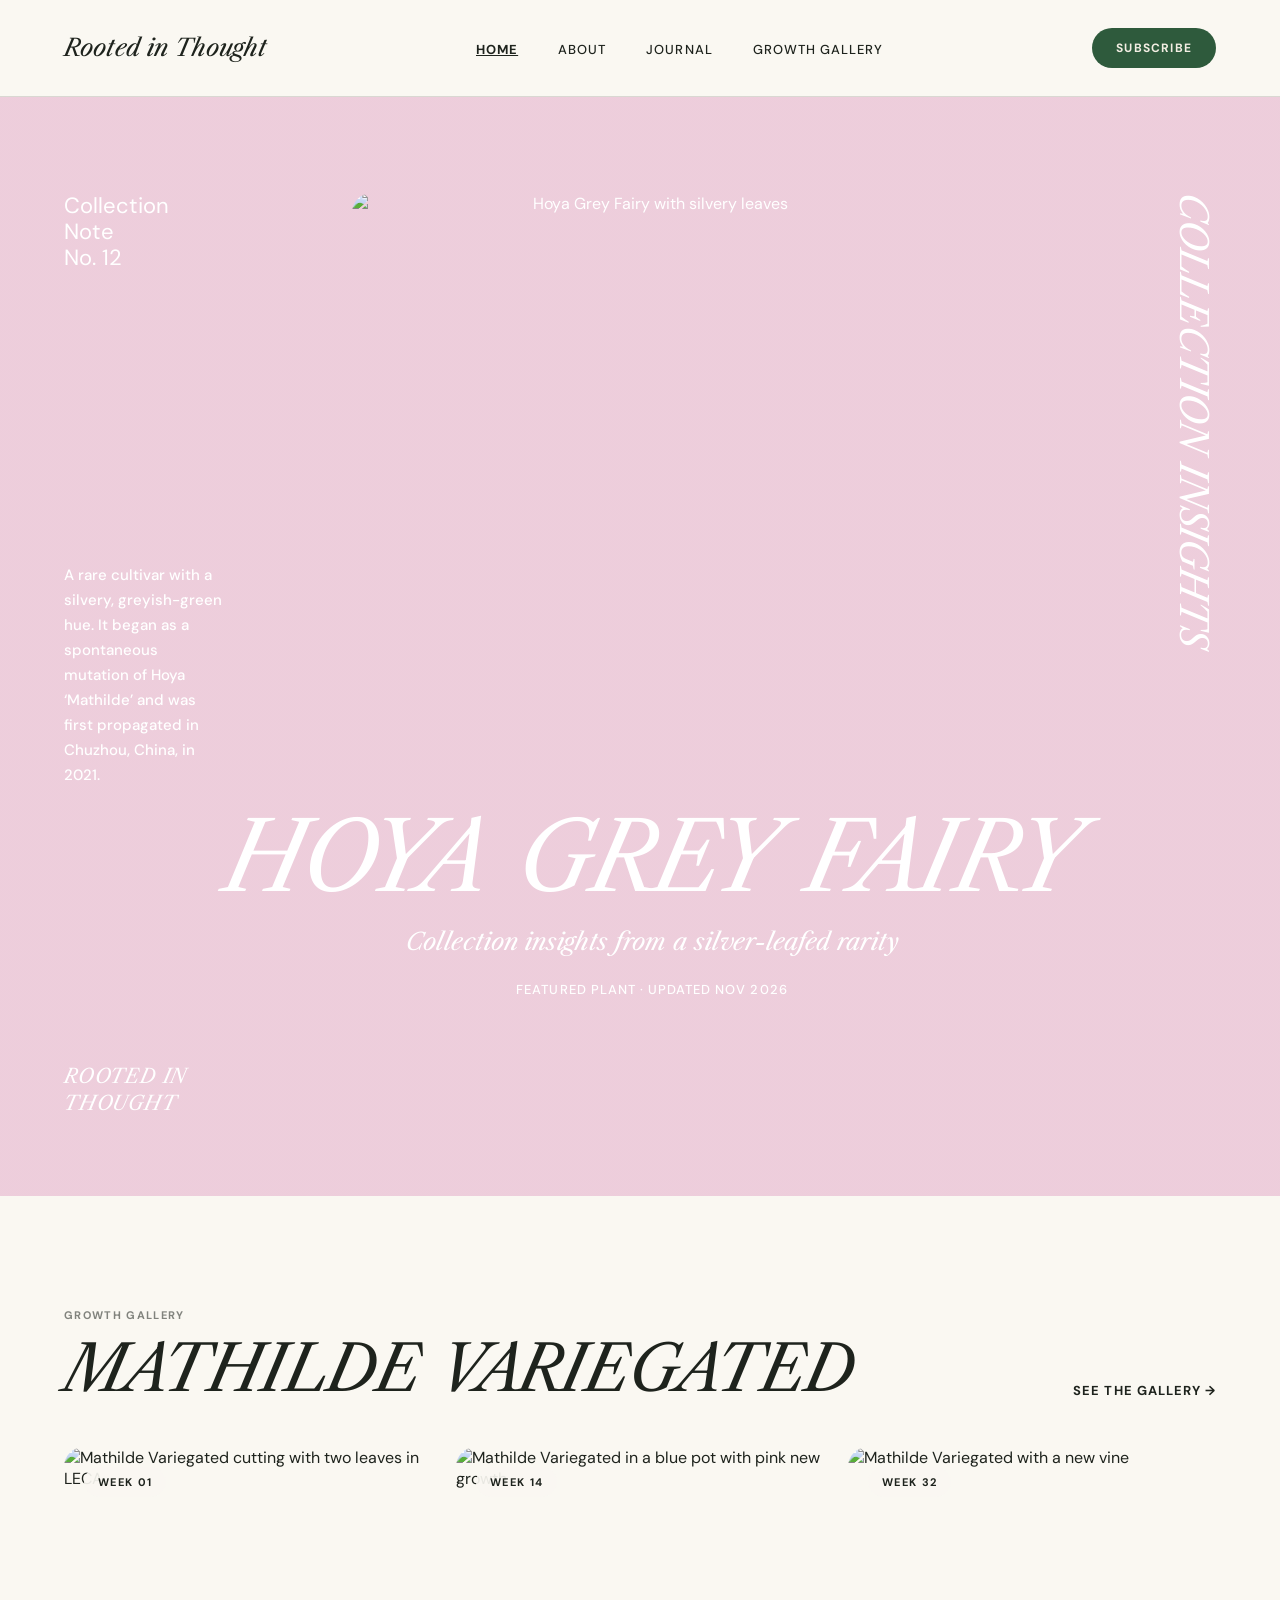
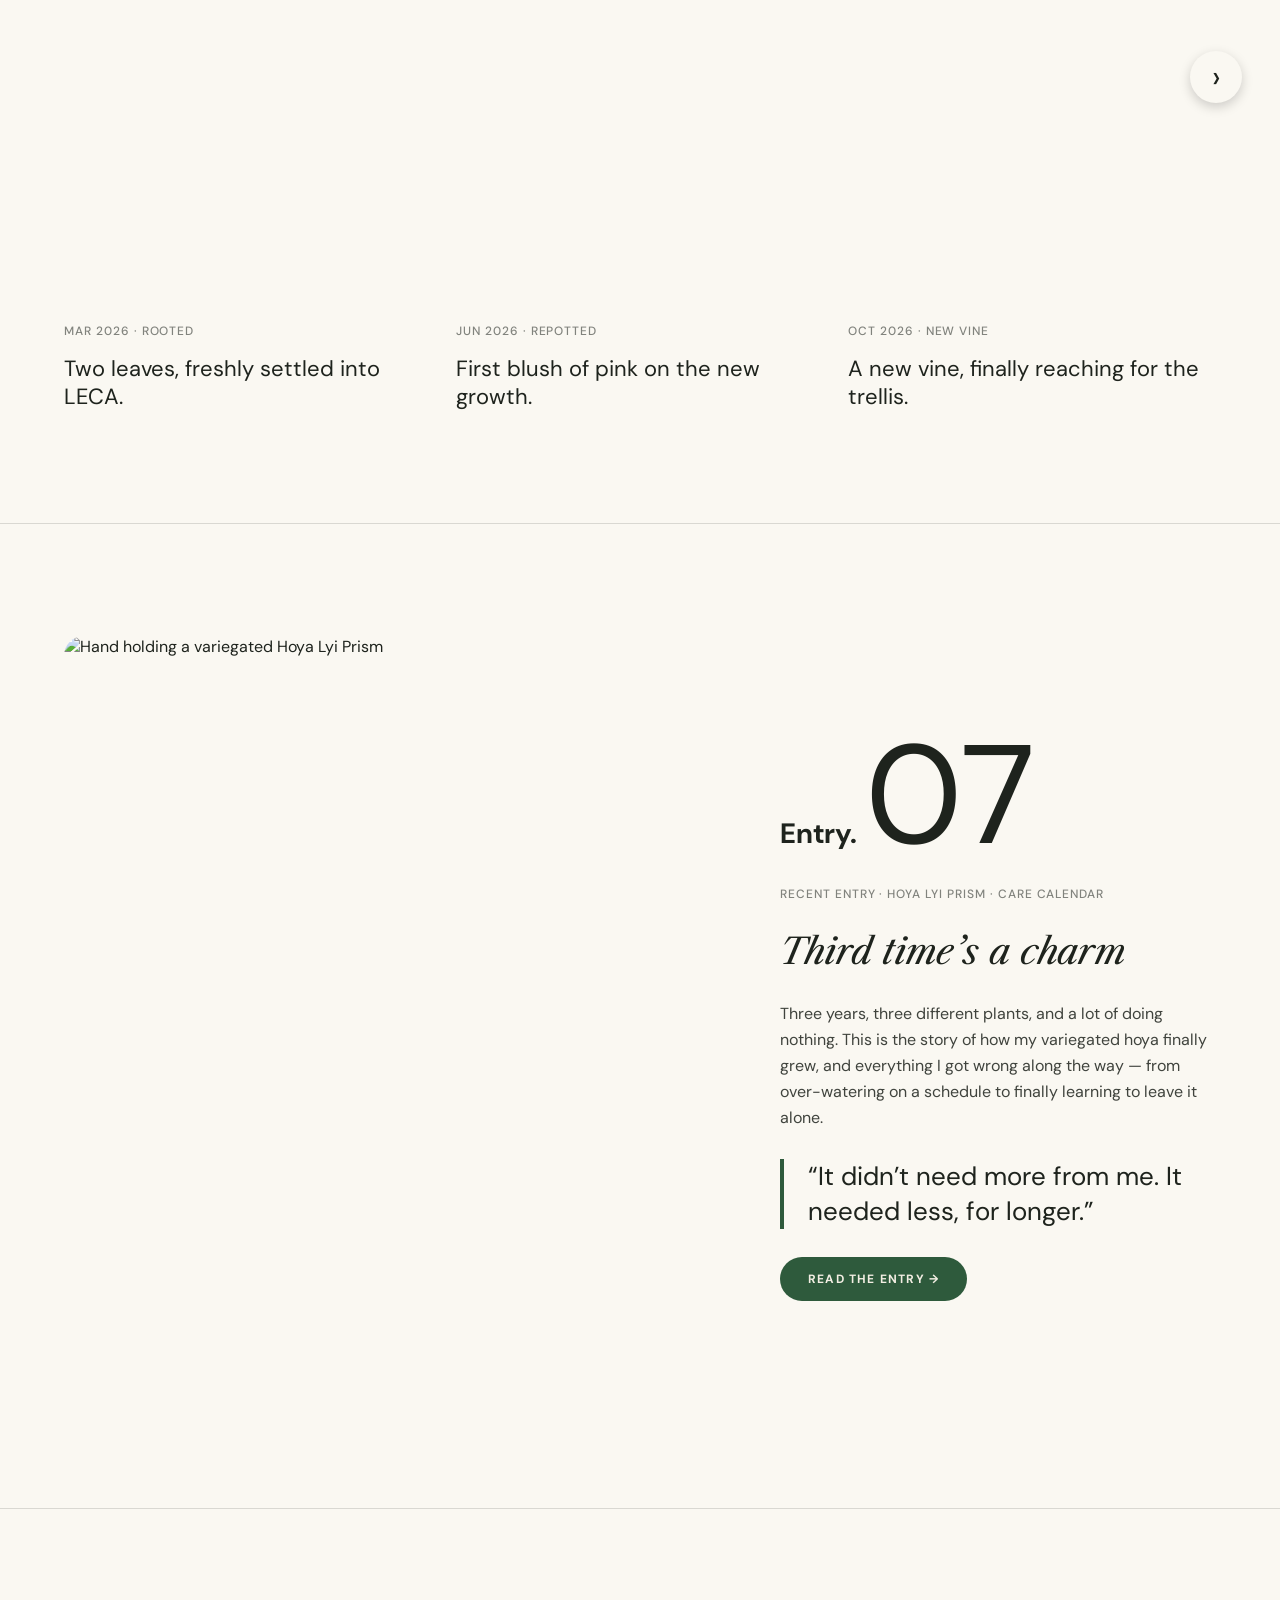
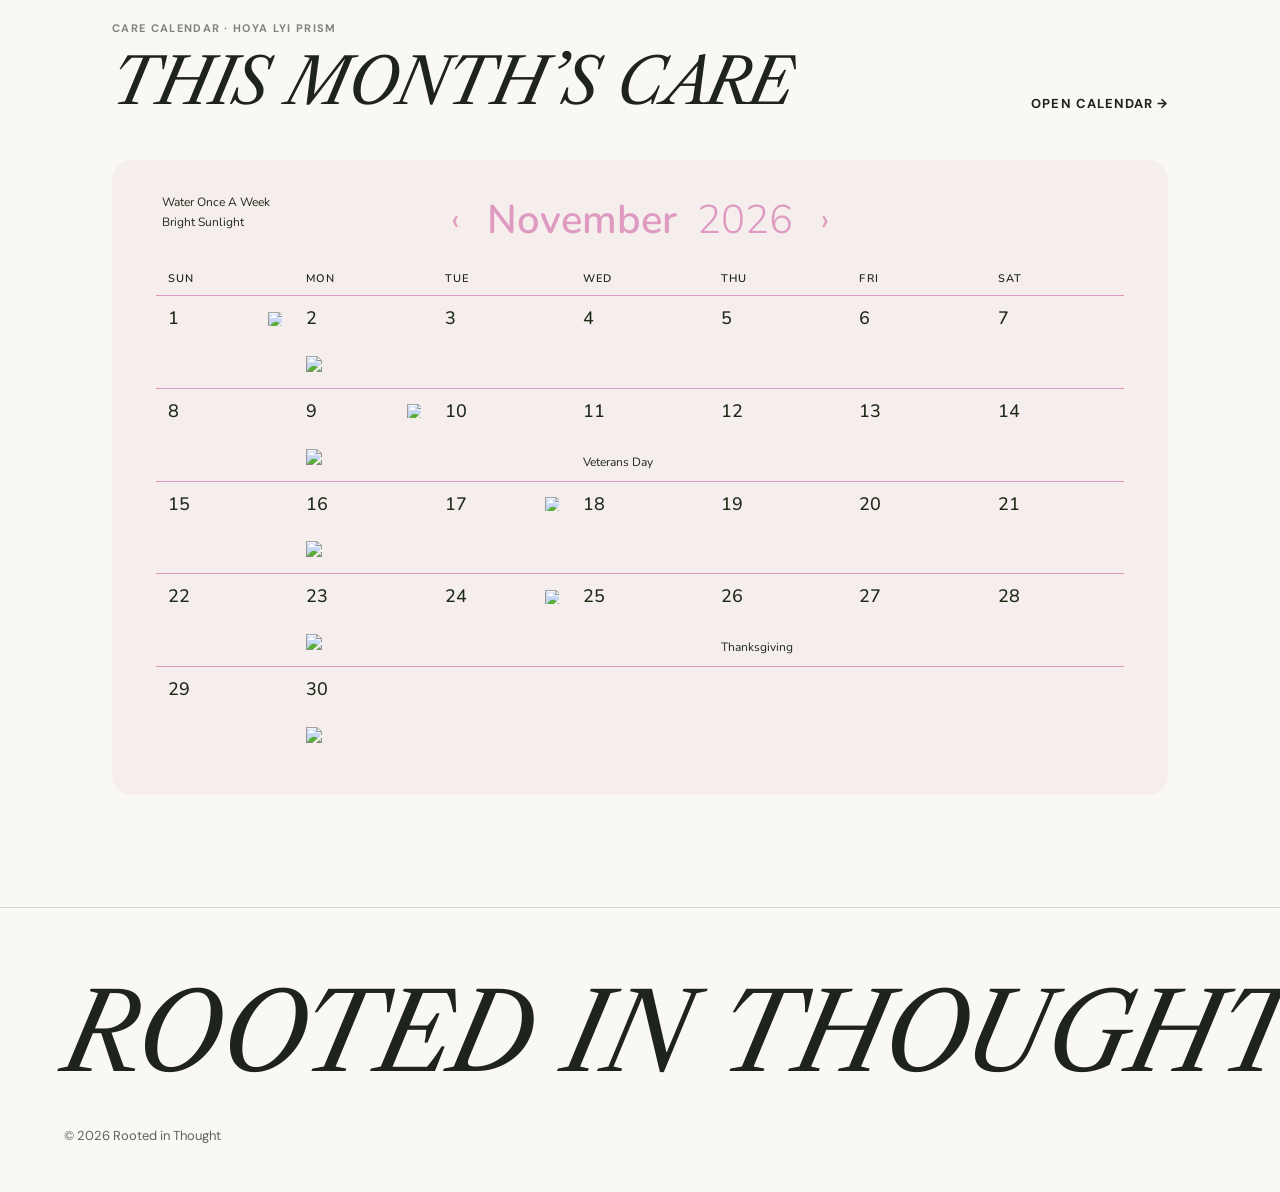
==== index.html @ 4eddad04 "home" ====
<!DOCTYPE html>
<html lang="en">
<head>
  <meta charset="UTF-8">
  <meta name="viewport" content="width=device-width, initial-scale=1.0">
  <title>Rooted in Thought</title>

  <link rel="preconnect" href="https://fonts.googleapis.com">
  <link rel="preconnect" href="https://fonts.gstatic.com" crossorigin>
  <link href="https://fonts.googleapis.com/css2?family=DM+Sans:wght@400;500;700&family=Libre+Caslon+Text:ital@0;1&family=Nunito:wght@300;500;600&display=swap" rel="stylesheet">

  <link rel="stylesheet" href="styles.css">
</head>
<body>

  <!-- ===== SITE HEADER ===== -->
  <header class="site-header">
    <a class="logo" href="index.html">Rooted in Thought</a>

    <nav>
      <ul class="nav-links">
        <li><a class="current" href="index.html">Home</a></li>
        <li><a href="about.html">About</a></li>
        <li><a href="journal.html">Journal</a></li>
        <li><a href="growth-gallery.html">Growth Gallery</a></li>
      </ul>
    </nav>

    <a class="button" href="#">Subscribe</a>
  </header>


  <main>

    <!-- ===== HERO ===== -->
    <section class="hero">

      <div class="hero-left">
        <p class="hero-note">Collection Note<br>No. 12</p>
        <p class="hero-description">A rare cultivar with a silvery, greyish-green hue. It began as a spontaneous mutation of Hoya ‘Mathilde’ and was first propagated in Chuzhou, China, in 2021.</p>
        <p class="hero-signature">Rooted in thought</p>
      </div>

      <div class="hero-center">
        <img class="hero-photo" src="images/hero-photo.jpg" alt="Hoya Grey Fairy with silvery leaves">
        <h1 class="hero-title">Hoya Grey Fairy</h1>
        <p class="hero-subtitle">Collection insights from a silver-leafed rarity</p>
        <p class="hero-meta">Featured plant · Updated Nov 2026</p>
      </div>

      <div class="hero-side">
        <p class="hero-side-text">Collection insights</p>
      </div>

    </section>


    <!-- ===== GROWTH GALLERY PREVIEW ===== -->
    <section class="gallery-preview">

      <div class="section-header">
        <div>
          <p class="eyebrow">Growth gallery</p>
          <h2 class="section-title">Mathilde Variegated</h2>
        </div>
        <a class="section-link" href="growth-gallery.html">See the gallery →</a>
      </div>

      <div class="cards">

        <article class="card">
          <div class="card-photo">
            <img src="images/week-01.jpg" alt="Mathilde Variegated cutting with two leaves in LECA">
            <p class="card-tag">Week 01</p>
          </div>
          <p class="card-date">Mar 2026 · Rooted</p>
          <p class="card-caption">Two leaves, freshly settled into LECA.</p>
        </article>

        <article class="card">
          <div class="card-photo">
            <img src="images/week-14.jpg" alt="Mathilde Variegated in a blue pot with pink new growth">
            <p class="card-tag">Week 14</p>
          </div>
          <p class="card-date">Jun 2026 · Repotted</p>
          <p class="card-caption">First blush of pink on the new growth.</p>
        </article>

        <article class="card">
          <div class="card-photo">
            <img src="images/week-32.jpg" alt="Mathilde Variegated with a new vine">
            <p class="card-tag">Week 32</p>
          </div>
          <p class="card-date">Oct 2026 · New vine</p>
          <p class="card-caption">A new vine, finally reaching for the trellis.</p>
        </article>

        <a class="next-button" href="growth-gallery.html">›</a>

      </div>
    </section>


    <!-- ===== RECENT ENTRY ===== -->
    <section class="recent-entry">

      <img class="entry-photo" src="images/entry-photo.jpg" alt="Hand holding a variegated Hoya Lyi Prism">

      <div class="entry-text">
        <p class="entry-label">
          <span class="entry-word">Entry.</span>
          <span class="entry-number">07</span>
        </p>
        <p class="entry-meta">Recent entry · Hoya Lyi Prism · Care Calendar</p>
        <h2 class="entry-title">Third time’s a charm</h2>
        <p class="entry-intro">Three years, three different plants, and a lot of doing nothing. This is the story of how my variegated hoya finally grew, and everything I got wrong along the way — from over-watering on a schedule to finally learning to leave it alone.</p>
        <blockquote class="pull-quote">“It didn’t need more from me. It needed less, for longer.”</blockquote>
        <a class="button button-large" href="journal.html">Read the entry →</a>
      </div>

    </section>


    <!-- ===== CARE CALENDAR ===== -->
    <section class="care-calendar">

      <div class="section-header">
        <div>
          <p class="eyebrow">Care calendar · Hoya Lyi Prism</p>
          <h2 class="section-title">This month’s care</h2>
        </div>
        <a class="section-link" href="journal.html">Open calendar →</a>
      </div>

      <div class="calendar">

        <div class="calendar-header">
          <ul class="calendar-legend">
            <li>Water Once A Week <img src="images/water-drop.svg" alt=""></li>
            <li>Bright Sunlight <img src="images/sun.svg" alt=""></li>
          </ul>
          <p class="calendar-month">
            <a class="month-arrow" href="#">‹</a>
            <span class="month-name">November</span>
            <span class="month-year">2026</span>
            <a class="month-arrow" href="#">›</a>
          </p>
        </div>

        <ul class="weekdays">
          <li>SUN</li>
          <li>MON</li>
          <li>TUE</li>
          <li>WED</li>
          <li>THU</li>
          <li>FRI</li>
          <li>SAT</li>
        </ul>

        <!-- Week 1 -->
        <ul class="week">
          <li class="day">
            <p class="day-top">1 <img src="images/moon-last-quarter.svg" alt="Last quarter moon"></p>
          </li>
          <li class="day">
            <p class="day-top">2</p>
            <img class="water-icon" src="images/water-drop.svg" alt="Water">
          </li>
          <li class="day"><p class="day-top">3</p></li>
          <li class="day"><p class="day-top">4</p></li>
          <li class="day"><p class="day-top">5</p></li>
          <li class="day"><p class="day-top">6</p></li>
          <li class="day"><p class="day-top">7</p></li>
        </ul>

        <!-- Week 2 -->
        <ul class="week">
          <li class="day"><p class="day-top">8</p></li>
          <li class="day">
            <p class="day-top">9 <img src="images/moon-new.svg" alt="New moon"></p>
            <img class="water-icon" src="images/water-drop.svg" alt="Water">
          </li>
          <li class="day"><p class="day-top">10</p></li>
          <li class="day">
            <p class="day-top">11</p>
            <p class="holiday">Veterans Day</p>
          </li>
          <li class="day"><p class="day-top">12</p></li>
          <li class="day"><p class="day-top">13</p></li>
          <li class="day"><p class="day-top">14</p></li>
        </ul>

        <!-- Week 3 -->
        <ul class="week">
          <li class="day"><p class="day-top">15</p></li>
          <li class="day">
            <p class="day-top">16</p>
            <img class="water-icon" src="images/water-drop.svg" alt="Water">
          </li>
          <li class="day">
            <p class="day-top">17 <img src="images/moon-first-quarter.svg" alt="First quarter moon"></p>
          </li>
          <li class="day"><p class="day-top">18</p></li>
          <li class="day"><p class="day-top">19</p></li>
          <li class="day"><p class="day-top">20</p></li>
          <li class="day"><p class="day-top">21</p></li>
        </ul>

        <!-- Week 4 -->
        <ul class="week">
          <li class="day"><p class="day-top">22</p></li>
          <li class="day">
            <p class="day-top">23</p>
            <img class="water-icon" src="images/water-drop.svg" alt="Water">
          </li>
          <li class="day">
            <p class="day-top">24 <img src="images/moon-full.svg" alt="Full moon"></p>
          </li>
          <li class="day"><p class="day-top">25</p></li>
          <li class="day">
            <p class="day-top">26</p>
            <p class="holiday">Thanksgiving</p>
          </li>
          <li class="day"><p class="day-top">27</p></li>
          <li class="day"><p class="day-top">28</p></li>
        </ul>

        <!-- Week 5 -->
        <ul class="week">
          <li class="day"><p class="day-top">29</p></li>
          <li class="day">
            <p class="day-top">30</p>
            <img class="water-icon" src="images/water-drop.svg" alt="Water">
          </li>
          <li class="day"></li>
          <li class="day"></li>
          <li class="day"></li>
          <li class="day"></li>
          <li class="day"></li>
        </ul>

      </div>
    </section>

  </main>


  <!-- ===== FOOTER ===== -->
  <footer class="site-footer">
    <p class="footer-wordmark">Rooted in thought</p>
    <p class="footer-copyright">© 2026 Rooted in Thought</p>
  </footer>

</body>
</html>
---- styles.css ----
/* =========================================
   COLORS (from the Figma design)
   ========================================= */
:root {
  --cream: #faf8f2;
  --ink: #1e231d;
  --green: #2e5a3c;
  --button-text: #f3eee3;
  --pink: #de9ac0;
  --pink-overlay: rgba(222, 154, 192, 0.45);
  --white: #ffffff;
  --calendar-ink: #1e2a18;
  --calendar-background: rgba(229, 200, 217, 0.21);
  --tag-background: rgba(250, 248, 242, 0.92);
  --muted-text: rgba(30, 35, 29, 0.55);
  --body-text: rgba(30, 35, 29, 0.85);
  --footer-text: rgba(30, 35, 29, 0.7);
  --line: rgba(30, 35, 29, 0.15);
}


/* =========================================
   BASICS
   ========================================= */
body {
  margin: 0;
  background-color: var(--cream);
  color: var(--ink);
  font-family: "DM Sans", sans-serif;
}

h1,
h2,
p,
ul,
blockquote {
  margin: 0;
}

ul {
  padding: 0;
  list-style: none;
}

img {
  display: block;
}

a {
  color: var(--ink);
  text-decoration: none;
}


/* =========================================
   BUTTONS (Subscribe and Read the entry)
   ========================================= */
.button {
  display: block;
  background-color: var(--green);
  color: var(--button-text);
  font-size: 12px;
  font-weight: 700;
  line-height: 16px;
  letter-spacing: 1.2px;
  text-transform: uppercase;
  padding: 12px 24px;
  border-radius: 100px;
}

.button-large {
  padding: 14px 28px;
}


/* =========================================
   SITE HEADER
   Total height: 28 + 40 + 28 + 1px line = 97px
   ========================================= */
.site-header {
  display: flex;
  justify-content: space-between;
  align-items: center;
  padding: 28px 64px;
  border-bottom: 1px solid var(--line);
}

.logo {
  font-family: "Libre Caslon Text", serif;
  font-style: italic;
  font-size: 24px;
  line-height: 30px;
}

.nav-links {
  display: flex;
  gap: 40px;
}

.nav-links a {
  font-size: 13px;
  font-weight: 500;
  line-height: 17px;
  letter-spacing: 1.04px;
  text-transform: uppercase;
}

/* The page you are on is bold and underlined */
.nav-links .current {
  font-weight: 700;
  text-decoration: underline;
}


/* =========================================
   HERO
   Three columns: left (250px), center, right (250px).
   The left and right columns are the same width,
   so the center column sits in the exact middle of the page.
   Total height: 96 + 805 + 79 = 980px
   ========================================= */
.hero {
  display: flex;
  /* The hero photo fills the background, with a see-through pink layer on top.
     The first layer (the gradient) is one solid color: pink at 45% opacity. */
  background-image: linear-gradient(var(--pink-overlay), var(--pink-overlay)), url("images/hero-photo.jpg");
  background-size: cover;
  background-position: center;
  color: var(--white);
  padding: 96px 64px 79px 64px;
}

/* ----- Left column ----- */
.hero-left {
  width: 250px;
}

/* Two lines of 26px = 52px tall */
.hero-note {
  font-size: 22px;
  line-height: 26px;
}

/* Starts 440px from the top of the hero */
.hero-description {
  margin-top: 292px;
  font-size: 15px;
  font-weight: 500;
  line-height: 25px;
}

/* Starts 840px from the top of the hero */
.hero-signature {
  margin-top: 275px;
  width: 160px;
  font-family: "Libre Caslon Text", serif;
  font-style: italic;
  font-size: 20px;
  line-height: 27px;
  letter-spacing: 0.8px;
  text-transform: uppercase;
}

/* ----- Center column ----- */
.hero-center {
  flex: 1;
  display: flex;
  flex-direction: column;
  align-items: center;
  text-align: center;
}

.hero-photo {
  width: 600px;
  height: 580px;
  object-fit: cover;
  border-radius: 20px;
}

/* The title is wider than the center column, so nowrap keeps it on one line
   and it spreads out evenly on both sides */
.hero-title {
  margin-top: 36px;
  font-family: "Libre Caslon Text", serif;
  font-style: italic;
  font-weight: 400;
  font-size: 96px;
  line-height: 96px;
  text-transform: uppercase;
  white-space: nowrap;
}

.hero-subtitle {
  margin-top: 22px;
  font-family: "Libre Caslon Text", serif;
  font-style: italic;
  font-size: 24px;
  line-height: 30px;
}

.hero-meta {
  margin-top: 24px;
  font-size: 13px;
  font-weight: 500;
  line-height: 17px;
  letter-spacing: 1.04px;
  text-transform: uppercase;
}

/* ----- Right column ----- */
.hero-side {
  width: 250px;
  display: flex;
  justify-content: flex-end;
  align-items: flex-start;
}

/* Text that runs top to bottom */
.hero-side-text {
  writing-mode: vertical-rl;
  font-family: "Libre Caslon Text", serif;
  font-style: italic;
  font-size: 38px;
  line-height: 45px;
  text-transform: uppercase;
  white-space: nowrap;
}


/* =========================================
   SECTION HEADERS (used by Gallery and Calendar)
   Height: 14 + 16 + 61 = 91px
   ========================================= */
.section-header {
  display: flex;
  justify-content: space-between;
  align-items: flex-end;
  margin-bottom: 48px;
}

.eyebrow {
  margin-bottom: 16px;
  color: var(--muted-text);
  font-size: 11px;
  font-weight: 700;
  line-height: 14px;
  letter-spacing: 1.32px;
  text-transform: uppercase;
  white-space: nowrap;
}

.section-title {
  font-family: "Libre Caslon Text", serif;
  font-style: italic;
  font-weight: 400;
  font-size: 64px;
  line-height: 61px;
  text-transform: uppercase;
  white-space: nowrap;
}

.section-link {
  font-size: 13px;
  font-weight: 700;
  line-height: 17px;
  letter-spacing: 1.04px;
  text-transform: uppercase;
  white-space: nowrap;
}


/* =========================================
   GROWTH GALLERY PREVIEW
   Total height: 112 + 91 + 48 + 536 + 112 = 899px
   ========================================= */
.gallery-preview {
  padding: 112px 64px;
}

/* position: relative lets the next button sit on top of the cards */
.cards {
  display: flex;
  gap: 24px;
  position: relative;
}

/* Card height: 460 + 16 + 16 + 16 + 28 = 536px */
.card {
  flex: 1;
  display: flex;
  flex-direction: column;
  gap: 16px;
}

.card-photo {
  position: relative;
}

.card-photo img {
  width: 100%;
  height: 460px;
  object-fit: cover;
  border-radius: 20px;
}

/* Small "Week 01" label in the top left corner of the photo */
.card-tag {
  position: absolute;
  top: 20px;
  left: 20px;
  background-color: var(--tag-background);
  padding: 8px 14px;
  border-radius: 100px;
  font-size: 11px;
  font-weight: 700;
  line-height: 14px;
  letter-spacing: 1.32px;
  text-transform: uppercase;
}

.card-date {
  color: var(--muted-text);
  font-size: 12px;
  font-weight: 500;
  line-height: 16px;
  letter-spacing: 0.96px;
  text-transform: uppercase;
}

.card-caption {
  font-size: 22px;
  line-height: 28px;
}

/* Round arrow button: it hangs 26px past the right edge of the last card */
.next-button {
  position: absolute;
  top: 204px;
  right: -26px;
  width: 52px;
  height: 52px;
  display: flex;
  justify-content: center;
  align-items: center;
  background-color: var(--cream);
  border-radius: 100px;
  box-shadow: 0px 4px 12px rgba(0, 0, 0, 0.18);
  font-size: 32px;
  line-height: 32px;
}


/* =========================================
   RECENT ENTRY
   Total height: 1px line + 112 + 760 + 112 = 985px
   ========================================= */
.recent-entry {
  display: flex;
  align-items: center;
  gap: 96px;
  padding: 112px 64px;
  border-top: 1px solid var(--line);
}

.entry-photo {
  width: 620px;
  height: 760px;
  object-fit: cover;
  border-radius: 20px;
}

.entry-text {
  flex: 1;
  display: flex;
  flex-direction: column;
  align-items: flex-start;
  gap: 28px;
}

/* "Entry." and "07" share the same baseline */
.entry-label {
  display: flex;
  align-items: baseline;
  gap: 10px;
}

.entry-word {
  font-size: 28px;
  font-weight: 700;
  line-height: 36px;
}

.entry-number {
  font-size: 140px;
  line-height: 126px;
}

.entry-meta {
  color: var(--muted-text);
  font-size: 12px;
  font-weight: 500;
  line-height: 16px;
  letter-spacing: 0.96px;
  text-transform: uppercase;
}

.entry-title {
  font-family: "Libre Caslon Text", serif;
  font-style: italic;
  font-weight: 400;
  font-size: 36px;
  line-height: 43px;
}

.entry-intro {
  color: var(--body-text);
  font-size: 16px;
  line-height: 26px;
}

/* Quote with the green bar on its left */
.pull-quote {
  border-left: 4px solid var(--green);
  padding-left: 24px;
  font-size: 26px;
  line-height: 35px;
}


/* =========================================
   CARE CALENDAR
   Total height: 1px line + 112 + 91 + 48 + 635 + 112 = 999px
   ========================================= */
.care-calendar {
  padding: 112px;
  border-top: 1px solid var(--line);
}

/* Height: 36 + 76 + 23 + 464 + 36 = 635px */
.calendar {
  background-color: var(--calendar-background);
  border-radius: 20px;
  padding: 36px 44px;
  color: var(--calendar-ink);
  font-family: "SF Compact Rounded", "Nunito", sans-serif;
}

/* ----- Calendar header: legend on the left, month in the middle ----- */
.calendar-header {
  display: flex;
  align-items: flex-start;
  height: 76px;
}

/* The legend sits 6px in and 4px up, like in Figma */
.calendar-legend {
  width: 194px;
  margin-left: 6px;
  margin-top: -4px;
  font-size: 12px;
  line-height: 20px;
}

.calendar-legend li {
  display: flex;
  align-items: center;
  gap: 6px;
}

.calendar-legend img {
  width: 15px;
  height: 15px;
}

/* The right padding matches the legend (200px) so the month stays centered */
.calendar-month {
  flex: 1;
  display: flex;
  justify-content: center;
  align-items: center;
  gap: 20px;
  height: 48px;
  padding-right: 200px;
  color: var(--pink);
  font-size: 40px;
  line-height: 48px;
}

.month-name {
  font-weight: 600;
}

.month-year {
  font-weight: 300;
}

.month-arrow {
  width: 24px;
  color: var(--pink);
  font-size: 32px;
  line-height: 24px;
  text-align: center;
}

/* ----- Row of day names: SUN, MON, TUE... (13 + 10 = 23px) ----- */
.weekdays {
  display: flex;
  padding-bottom: 10px;
}

.weekdays li {
  flex: 1;
  padding-left: 12px;
  font-size: 11px;
  font-weight: 600;
  line-height: 13px;
  letter-spacing: 1.1px;
}

/* ----- Weeks: 5 rows that add up to 464px ----- */
.week {
  display: flex;
  border-top: 1px solid var(--pink);
}

/* Each day is one box in the row: 91.8px tall plus the 1px line above = 92.8px (same as Figma) */
.day {
  flex: 1;
  box-sizing: border-box; /* keeps the height the same with the padding included */
  height: 91.8px;
  padding: 12px;
  display: flex;
  flex-direction: column;
  justify-content: space-between;
  align-items: flex-start;
}

/* Day number on the left, moon icon on the right */
.day-top {
  display: flex;
  justify-content: space-between;
  align-items: center;
  width: 100%;
  font-size: 18px;
  font-weight: 500;
  line-height: 21px;
}

.day-top img {
  width: 14px;
  height: 14px;
}

.water-icon {
  width: 20px;
  height: 20px;
}

.holiday {
  font-size: 12px;
  line-height: 14px;
}


/* =========================================
   FOOTER
   Total height: 1px line + 71 + 108 + 40 + 17 + 48 = 285px
   ========================================= */
.site-footer {
  padding: 71px 64px 48px 64px;
  border-top: 1px solid var(--line);
}

.footer-wordmark {
  font-family: "Libre Caslon Text", serif;
  font-style: italic;
  font-size: 108px;
  line-height: 108px;
  text-align: center;
  text-transform: uppercase;
  white-space: nowrap;
}

.footer-copyright {
  margin-top: 40px;
  color: var(--footer-text);
  font-size: 13px;
  line-height: 17px;
}
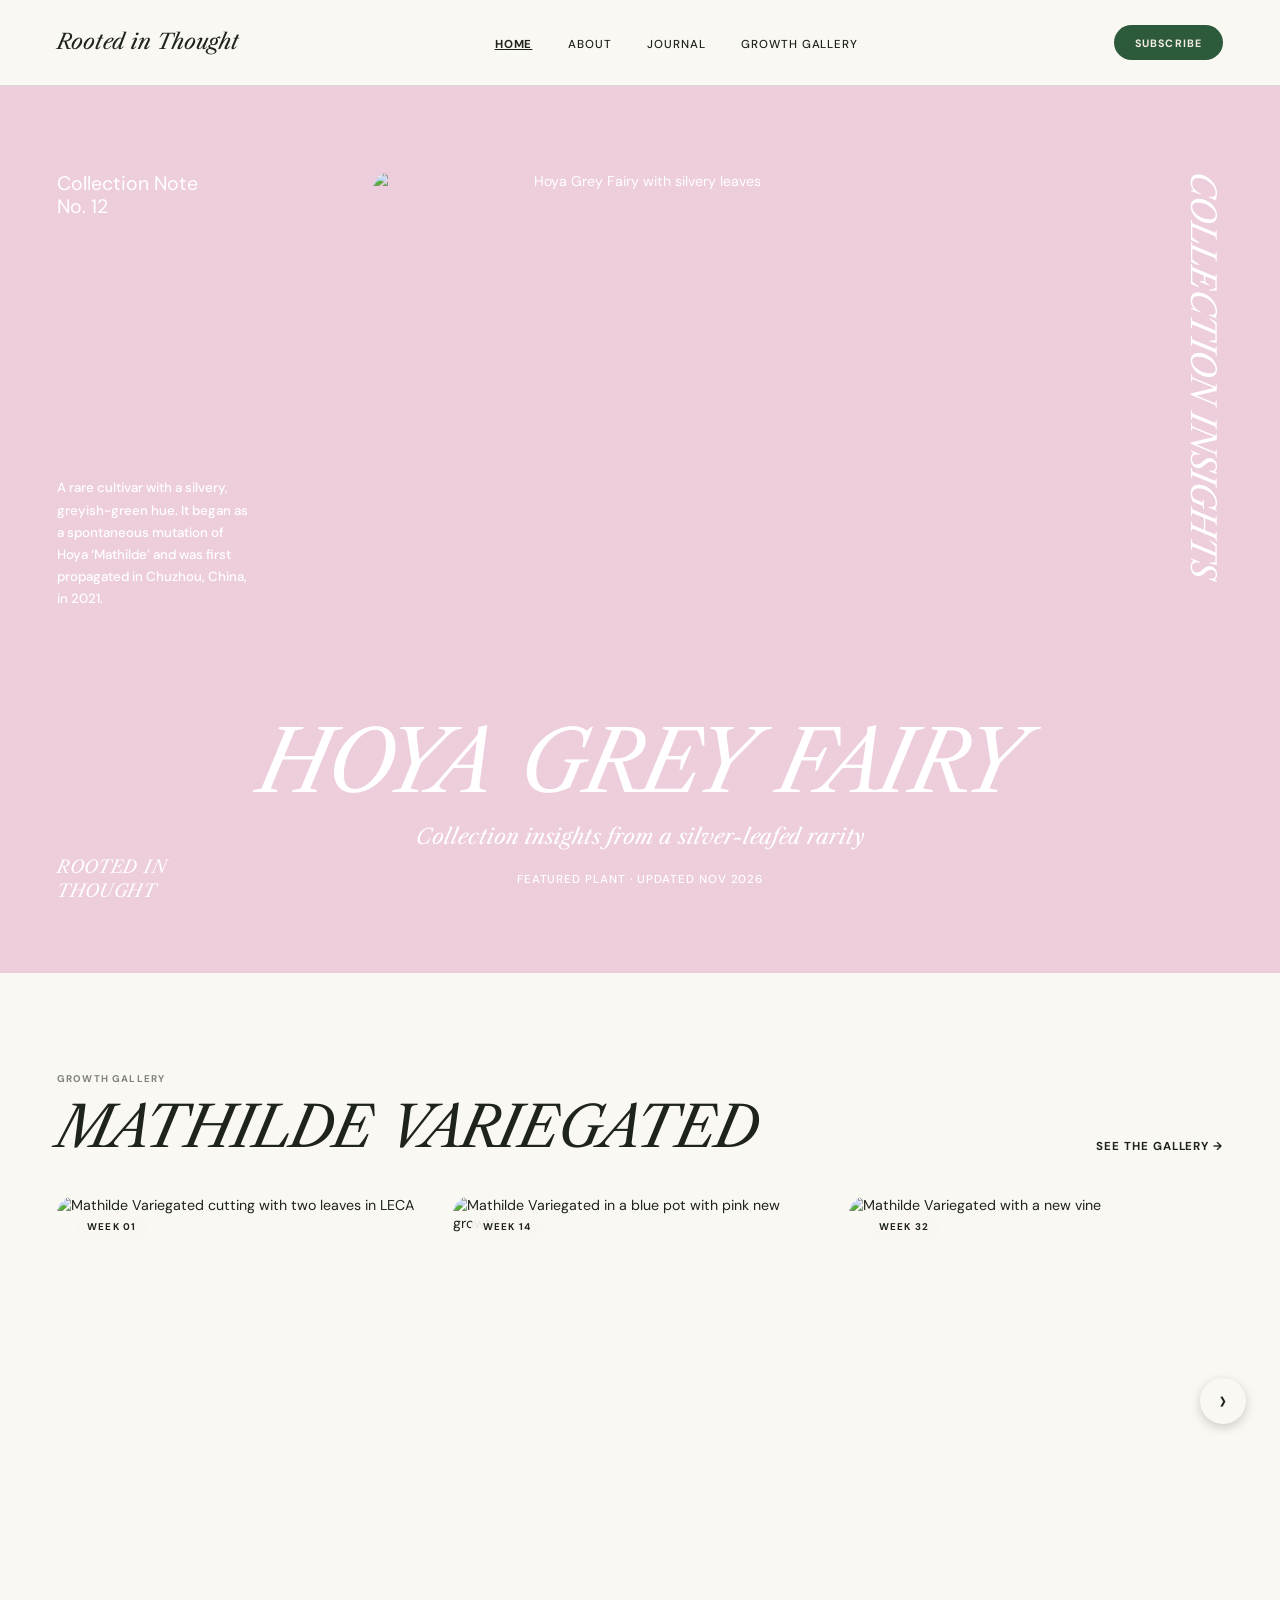
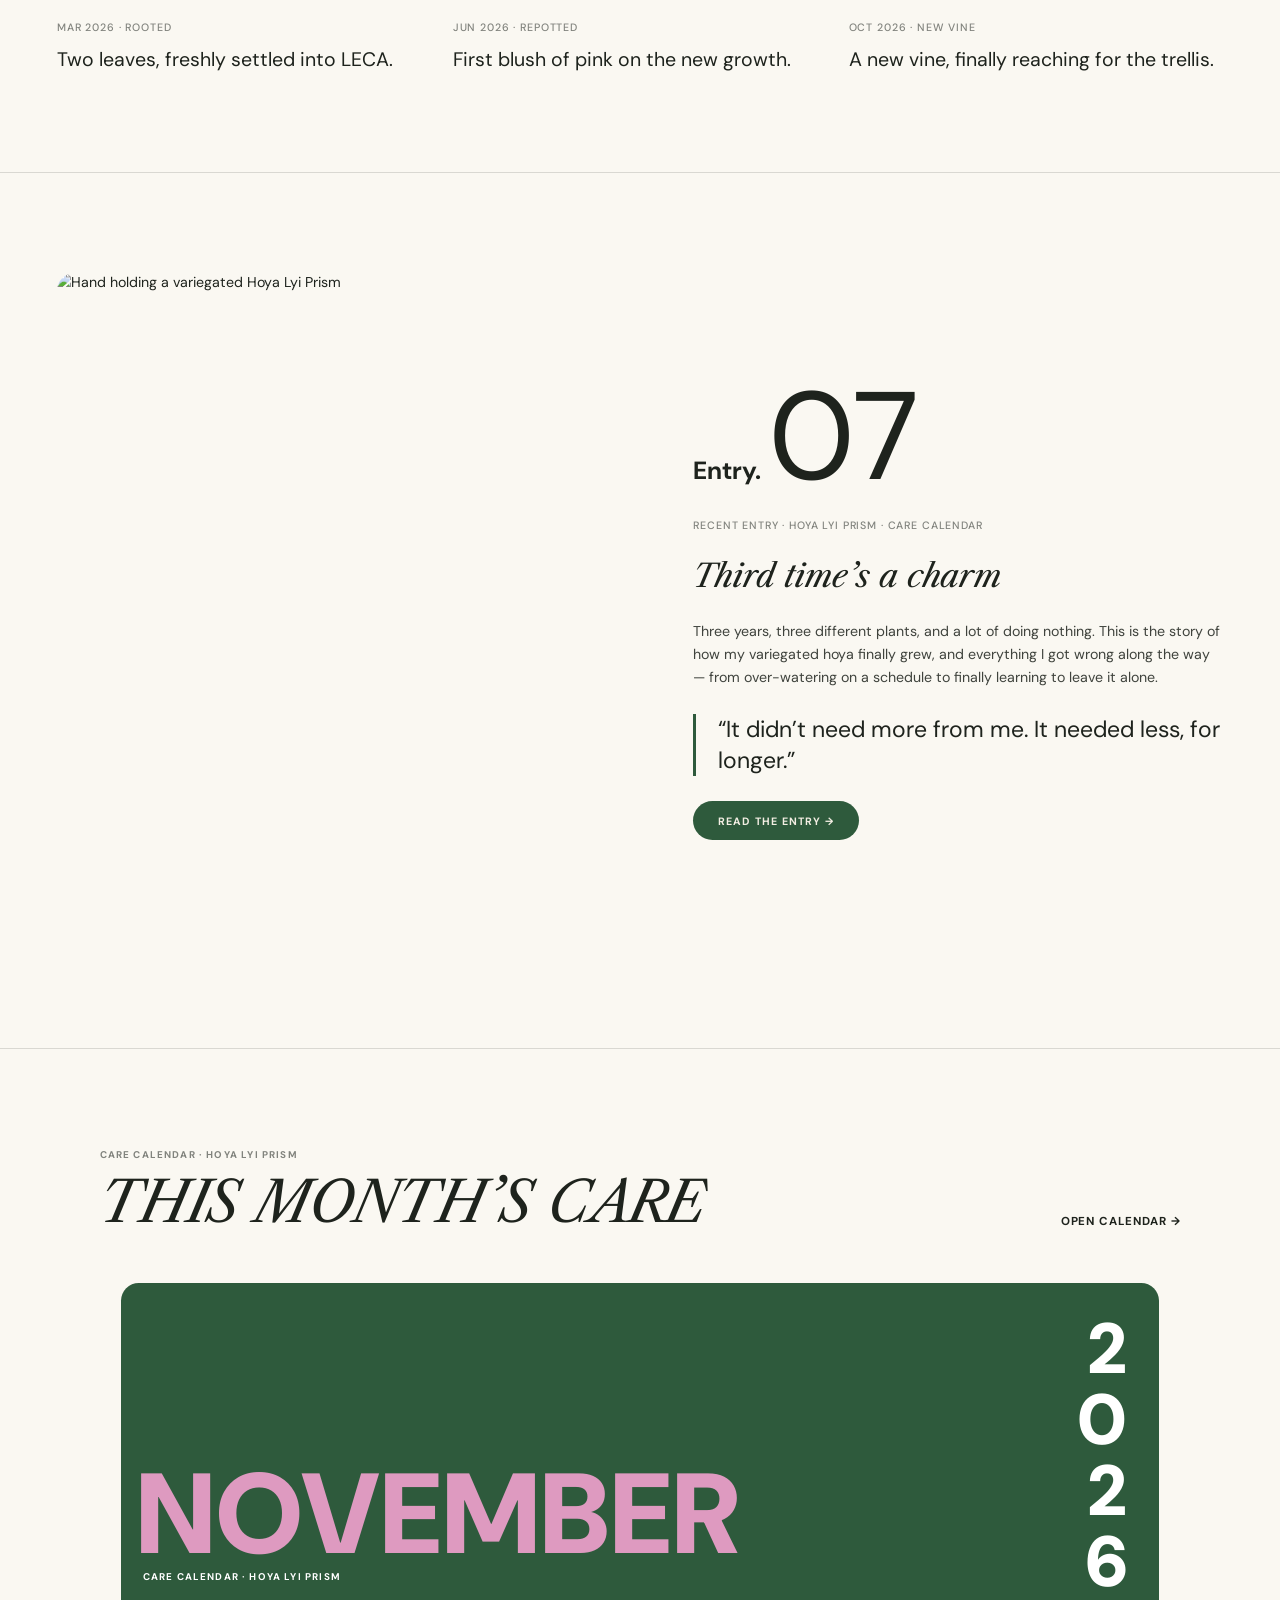
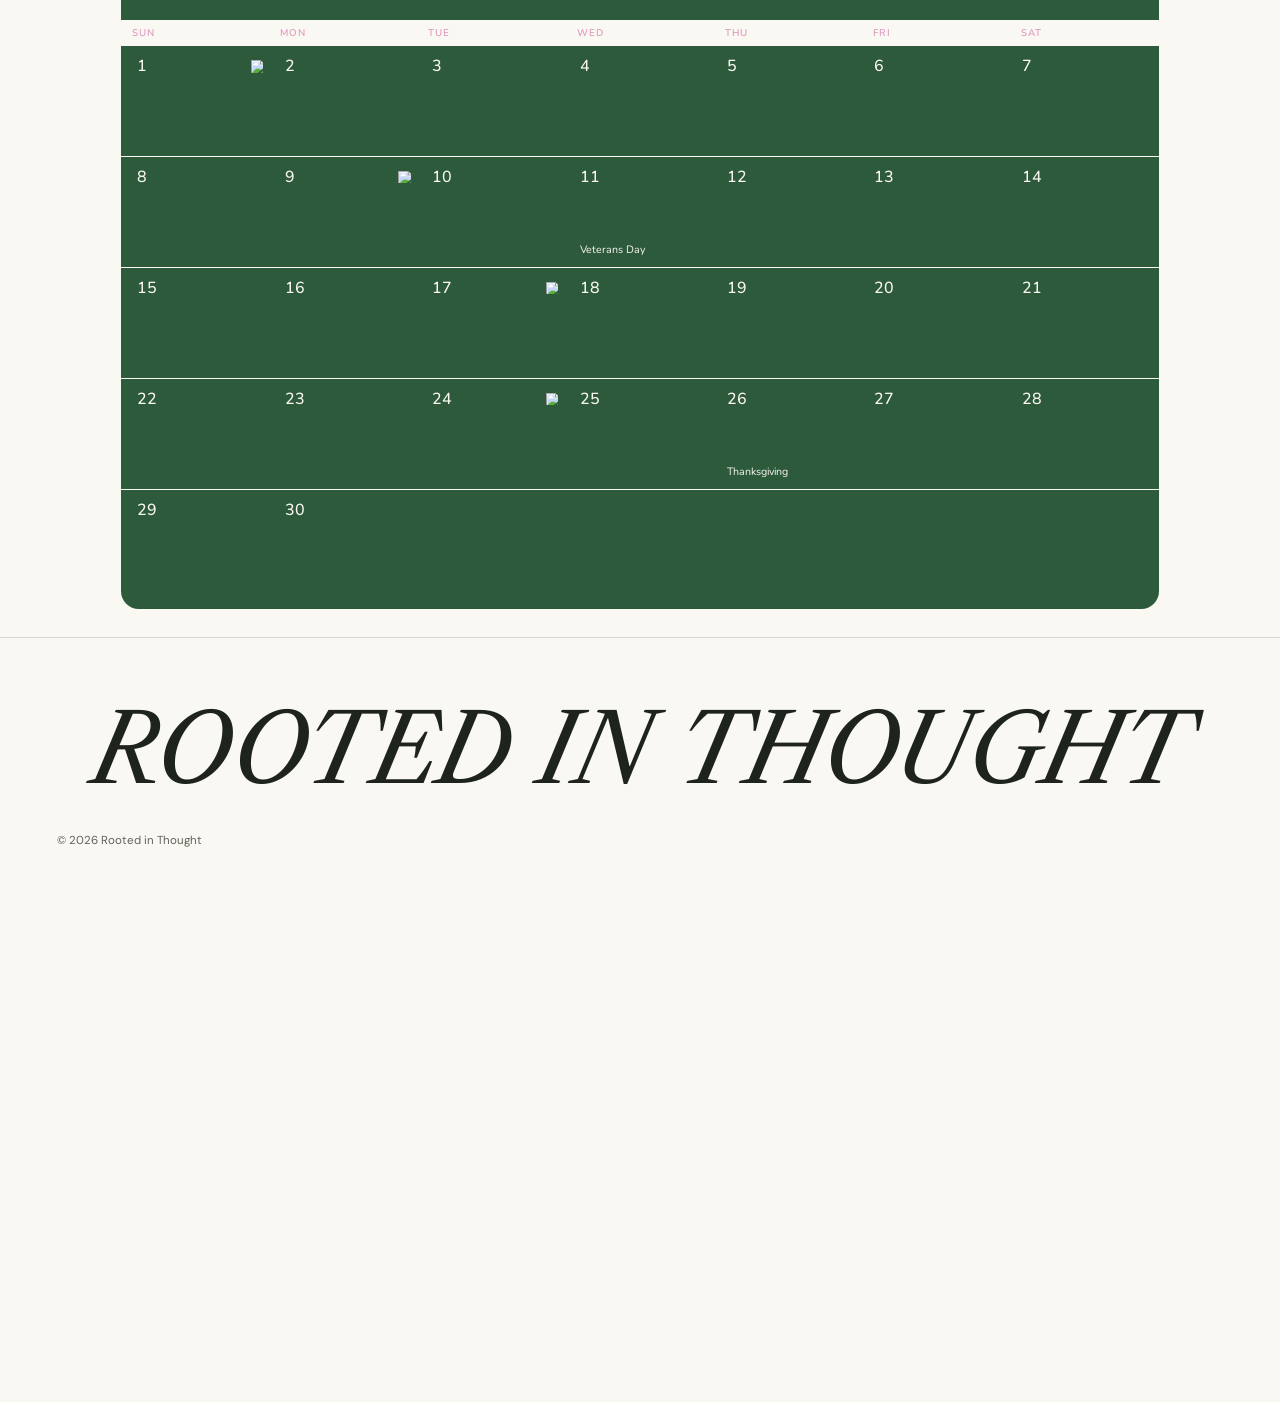
==== commit 29ab2e4b: "so far" ====
--- a/index.html
+++ b/index.html
@@ -7,7 +7,7 @@
 
   <link rel="preconnect" href="https://fonts.googleapis.com">
   <link rel="preconnect" href="https://fonts.gstatic.com" crossorigin>
-  <link href="https://fonts.googleapis.com/css2?family=DM+Sans:wght@400;500;700&family=Libre+Caslon+Text:ital@0;1&family=Nunito:wght@300;500;600&display=swap" rel="stylesheet">
+  <link href="https://fonts.googleapis.com/css2?family=DM+Sans:wght@400;500;700;900&family=Libre+Caslon+Text:ital@0;1&family=Nunito:wght@300;500;600&display=swap" rel="stylesheet">
 
   <link rel="stylesheet" href="styles.css">
 </head>
@@ -115,7 +115,7 @@
         <h2 class="entry-title">Third time’s a charm</h2>
         <p class="entry-intro">Three years, three different plants, and a lot of doing nothing. This is the story of how my variegated hoya finally grew, and everything I got wrong along the way — from over-watering on a schedule to finally learning to leave it alone.</p>
         <blockquote class="pull-quote">“It didn’t need more from me. It needed less, for longer.”</blockquote>
-        <a class="button button-large" href="journal.html">Read the entry →</a>
+        <a class="button button-large" href="lyi-prism.html">Read the entry →</a>
       </div>
 
     </section>
@@ -134,17 +134,13 @@
 
       <div class="calendar">
 
-        <div class="calendar-header">
-          <ul class="calendar-legend">
-            <li>Water Once A Week <img src="images/water-drop.svg" alt=""></li>
-            <li>Bright Sunlight <img src="images/sun.svg" alt=""></li>
-          </ul>
-          <p class="calendar-month">
-            <a class="month-arrow" href="#">‹</a>
-            <span class="month-name">November</span>
-            <span class="month-year">2026</span>
-            <a class="month-arrow" href="#">›</a>
-          </p>
+        <!-- Photo header: NOVEMBER and the label on the left, 2026 stacked on the right -->
+        <div class="calendar-photo">
+          <div class="calendar-photo-left">
+            <p class="calendar-month">November</p>
+            <p class="calendar-label">Care calendar · Hoya Lyi Prism</p>
+          </div>
+          <p class="calendar-year">2<br>0<br>2<br>6</p>
         </div>
 
         <ul class="weekdays">
@@ -159,13 +155,10 @@
 
         <!-- Week 1 -->
         <ul class="week">
-          <li class="day">
+          <li class="day first-day">
             <p class="day-top">1 <img src="images/moon-last-quarter.svg" alt="Last quarter moon"></p>
           </li>
-          <li class="day">
-            <p class="day-top">2</p>
-            <img class="water-icon" src="images/water-drop.svg" alt="Water">
-          </li>
+          <li class="day"><p class="day-top">2</p></li>
           <li class="day"><p class="day-top">3</p></li>
           <li class="day"><p class="day-top">4</p></li>
           <li class="day"><p class="day-top">5</p></li>
@@ -175,10 +168,9 @@
 
         <!-- Week 2 -->
         <ul class="week">
-          <li class="day"><p class="day-top">8</p></li>
+          <li class="day first-day"><p class="day-top">8</p></li>
           <li class="day">
             <p class="day-top">9 <img src="images/moon-new.svg" alt="New moon"></p>
-            <img class="water-icon" src="images/water-drop.svg" alt="Water">
           </li>
           <li class="day"><p class="day-top">10</p></li>
           <li class="day">
@@ -192,11 +184,8 @@
 
         <!-- Week 3 -->
         <ul class="week">
-          <li class="day"><p class="day-top">15</p></li>
-          <li class="day">
-            <p class="day-top">16</p>
-            <img class="water-icon" src="images/water-drop.svg" alt="Water">
-          </li>
+          <li class="day first-day"><p class="day-top">15</p></li>
+          <li class="day"><p class="day-top">16</p></li>
           <li class="day">
             <p class="day-top">17 <img src="images/moon-first-quarter.svg" alt="First quarter moon"></p>
           </li>
@@ -208,11 +197,8 @@
 
         <!-- Week 4 -->
         <ul class="week">
-          <li class="day"><p class="day-top">22</p></li>
-          <li class="day">
-            <p class="day-top">23</p>
-            <img class="water-icon" src="images/water-drop.svg" alt="Water">
-          </li>
+          <li class="day first-day"><p class="day-top">22</p></li>
+          <li class="day"><p class="day-top">23</p></li>
           <li class="day">
             <p class="day-top">24 <img src="images/moon-full.svg" alt="Full moon"></p>
           </li>
@@ -227,11 +213,8 @@
 
         <!-- Week 5 -->
         <ul class="week">
-          <li class="day"><p class="day-top">29</p></li>
-          <li class="day">
-            <p class="day-top">30</p>
-            <img class="water-icon" src="images/water-drop.svg" alt="Water">
-          </li>
+          <li class="day first-day"><p class="day-top">29</p></li>
+          <li class="day"><p class="day-top">30</p></li>
           <li class="day"></li>
           <li class="day"></li>
           <li class="day"></li>
@@ -251,5 +234,8 @@
     <p class="footer-copyright">© 2026 Rooted in Thought</p>
   </footer>
 
+  <!-- Scales the page to fit the window, like Figma's preview -->
+  <script src="scale.js"></script>
+
 </body>
 </html>
--- a/styles.css
+++ b/styles.css
@@ -8,6 +8,7 @@
   --button-text: #f3eee3;
   --pink: #de9ac0;
   --pink-overlay: rgba(222, 154, 192, 0.45);
+  --search-background: #f3f1ec;
   --white: #ffffff;
   --calendar-ink: #1e2a18;
   --calendar-background: rgba(229, 200, 217, 0.21);
@@ -22,8 +23,15 @@
 /* =========================================
    BASICS
    ========================================= */
+/* The page is always laid out at exactly 1440px wide, like the Figma frame.
+   scale.js then zooms the whole page up or down to fit the window,
+   the same way Figma's preview does.
+   position: relative keeps the back button on the Lyi Prism page
+   in the page's corner, not the window's corner. */
 body {
-  margin: 0;
+  position: relative;
+  width: 1440px;
+  margin: 0 auto;
   background-color: var(--cream);
   color: var(--ink);
   font-family: "DM Sans", sans-serif;
@@ -429,110 +437,114 @@
 
 /* =========================================
    CARE CALENDAR
-   Total height: 1px line + 112 + 91 + 48 + 635 + 112 = 999px
    ========================================= */
 .care-calendar {
-  padding: 112px;
+  padding: 112px 112px 31px 112px;
   border-top: 1px solid var(--line);
 }
 
-/* Height: 36 + 76 + 23 + 464 + 36 = 635px */
+/* Green box, 1167px wide, centered under the header.
+   The 60px top margin replaces the header's 48px bottom margin
+   (two margins that touch don't add up, the bigger one wins).
+   overflow: hidden clips the photo to the rounded corners. */
 .calendar {
-  background-color: var(--calendar-background);
+  width: 1167px;
+  margin: 60px auto 0 auto;
+  padding-bottom: 11px;
+  background-color: var(--green);
   border-radius: 20px;
-  padding: 36px 44px;
-  color: var(--calendar-ink);
+  overflow: hidden;
+  color: var(--cream);
   font-family: "SF Compact Rounded", "Nunito", sans-serif;
 }
 
-/* ----- Calendar header: legend on the left, month in the middle ----- */
-.calendar-header {
-  display: flex;
-  align-items: flex-start;
-  height: 76px;
-}
-
-/* The legend sits 6px in and 4px up, like in Figma */
-.calendar-legend {
-  width: 194px;
-  margin-left: 6px;
-  margin-top: -4px;
-  font-size: 12px;
-  line-height: 20px;
-}
-
-.calendar-legend li {
-  display: flex;
-  align-items: center;
-  gap: 6px;
-}
-
-.calendar-legend img {
-  width: 15px;
-  height: 15px;
-}
-
-/* The right padding matches the legend (200px) so the month stays centered */
+/* ----- Photo header (379px tall) ----- */
+.calendar-photo {
+  display: flex;
+  justify-content: space-between;
+  height: 379px;
+  background-image: url("images/calendar-photo.jpg");
+  background-size: cover;
+  background-position: center;
+}
+
+/* NOVEMBER starts 202px from the top of the photo */
+.calendar-photo-left {
+  padding-top: 202px;
+}
+
 .calendar-month {
-  flex: 1;
-  display: flex;
-  justify-content: center;
-  align-items: center;
-  gap: 20px;
-  height: 48px;
-  padding-right: 200px;
+  margin-left: 16px;
   color: var(--pink);
-  font-size: 40px;
-  line-height: 48px;
-}
-
-.month-name {
-  font-weight: 600;
-}
-
-.month-year {
-  font-weight: 300;
-}
-
-.month-arrow {
-  width: 24px;
-  color: var(--pink);
-  font-size: 32px;
-  line-height: 24px;
-  text-align: center;
-}
-
-/* ----- Row of day names: SUN, MON, TUE... (13 + 10 = 23px) ----- */
+  font-family: "DM Sans", sans-serif;
+  font-size: 128px;
+  font-weight: 900;
+  line-height: 118px;
+  text-transform: uppercase;
+}
+
+.calendar-label {
+  margin-top: 4px;
+  margin-left: 24px;
+  color: var(--white);
+  font-family: "DM Sans", sans-serif;
+  font-size: 11px;
+  font-weight: 700;
+  line-height: 14px;
+  letter-spacing: 1.32px;
+  text-transform: uppercase;
+}
+
+/* 2026 with one number per line, 36px from the right edge */
+.calendar-year {
+  margin-top: 34px;
+  margin-right: 36px;
+  color: var(--white);
+  font-family: "DM Sans", sans-serif;
+  font-size: 80px;
+  font-weight: 900;
+  line-height: 80px;
+  text-align: right;
+}
+
+/* ----- Cream strip with the day names (8 + 13 + 8 = 29px) ----- */
 .weekdays {
   display: flex;
-  padding-bottom: 10px;
+  padding: 8px 0;
+  background-color: var(--cream);
 }
 
 .weekdays li {
   flex: 1;
   padding-left: 12px;
+  color: var(--pink);
   font-size: 11px;
   font-weight: 600;
   line-height: 13px;
   letter-spacing: 1.1px;
 }
 
-/* ----- Weeks: 5 rows that add up to 464px ----- */
+/* ----- Weeks: each row has a thin cream line on top ----- */
 .week {
   display: flex;
-  border-top: 1px solid var(--pink);
-}
-
-/* Each day is one box in the row: 91.8px tall plus the 1px line above = 92.8px (same as Figma) */
+  border-top: 1px solid var(--cream);
+}
+
+/* Each day box is 123.6px tall plus the 1px line = 124.6px (same as Figma) */
 .day {
   flex: 1;
   box-sizing: border-box; /* keeps the height the same with the padding included */
-  height: 91.8px;
+  height: 123.6px;
   padding: 12px;
   display: flex;
   flex-direction: column;
   justify-content: space-between;
   align-items: flex-start;
+}
+
+/* The first day in each week sits a little farther in, like in Figma */
+.first-day {
+  padding-left: 18px;
 }
 
 /* Day number on the left, moon icon on the right */
@@ -549,11 +561,6 @@
 .day-top img {
   width: 14px;
   height: 14px;
-}
-
-.water-icon {
-  width: 20px;
-  height: 20px;
 }
 
 .holiday {
@@ -586,4 +593,407 @@
   color: var(--footer-text);
   font-size: 13px;
   line-height: 17px;
+}
+
+
+/* =========================================================================
+   JOURNAL ENTRY PAGE (lyi-prism.html)
+   Uses the colors, buttons, section headers, cards and footer from above.
+   ========================================================================= */
+
+
+/* =========================================
+   BACK BUTTON (top left corner, on top of the hero)
+   ========================================= */
+.back-button {
+  position: absolute;
+  top: 42px;
+  left: 52px;
+  width: 44px;
+  height: 44px;
+  display: flex;
+  justify-content: center;
+  align-items: center;
+  background-color: var(--cream);
+  border-radius: 100px;
+  box-shadow: 0px 4px 12px rgba(0, 0, 0, 0.18);
+  color: var(--pink);
+  font-size: 32px;
+  line-height: 32px;
+}
+
+
+/* =========================================
+   ENTRY HERO
+   Same idea as the home hero: left (250px), center, right (250px).
+   Total height: 172 + 835 + 66 = 1073px
+   ========================================= */
+.entry-hero {
+  display: flex;
+  /* The background photo with a see-through pink layer on top */
+  background-image: linear-gradient(var(--pink-overlay), var(--pink-overlay)), url("images/lyi-prism-background.jpg");
+  background-size: cover;
+  background-position: center;
+  color: var(--white);
+  padding: 172px 64px 66px 64px;
+}
+
+/* ----- Left column ----- */
+.entry-hero-left {
+  width: 250px;
+}
+
+/* Starts 190px from the top of the page */
+.entry-hero-note {
+  margin-top: 18px;
+  font-size: 22px;
+  line-height: 26px;
+}
+
+/* Starts 550px from the top of the page */
+.entry-hero-description {
+  margin-top: 308px;
+  font-size: 15px;
+  font-weight: 500;
+  line-height: 25px;
+}
+
+/* Starts 910px from the top of the page */
+.entry-hero-signature {
+  margin-top: 235px;
+  font-family: "Libre Caslon Text", serif;
+  font-style: italic;
+  font-size: 20px;
+  line-height: 27px;
+  letter-spacing: 0.8px;
+  text-transform: uppercase;
+}
+
+/* ----- Center column ----- */
+.entry-hero-center {
+  flex: 1;
+  display: flex;
+  flex-direction: column;
+  align-items: center;
+  text-align: center;
+}
+
+.entry-hero-photo {
+  width: 600px;
+  height: 620px;
+  object-fit: cover;
+  border-radius: 20px;
+}
+
+.entry-hero-title {
+  margin-top: 29px;
+  font-family: "Libre Caslon Text", serif;
+  font-style: italic;
+  font-weight: 400;
+  font-size: 96px;
+  line-height: 96px;
+  letter-spacing: 0.96px;
+  text-transform: uppercase;
+  white-space: nowrap;
+}
+
+.entry-hero-subtitle {
+  margin-top: 19px;
+  font-family: "Libre Caslon Text", serif;
+  font-style: italic;
+  font-size: 24px;
+  line-height: 30px;
+}
+
+.entry-hero-meta {
+  margin-top: 24px;
+  font-size: 13px;
+  font-weight: 500;
+  line-height: 17px;
+  letter-spacing: 1.04px;
+  text-transform: uppercase;
+}
+
+/* ----- Right column ----- */
+/* The side text sits 100px from the right edge of the page */
+.entry-hero-side {
+  width: 250px;
+  display: flex;
+  justify-content: flex-end;
+  align-items: flex-start;
+}
+
+.entry-hero-side-text {
+  margin-top: 18px;
+  margin-right: 36px;
+  writing-mode: vertical-rl;
+  font-family: "Libre Caslon Text", serif;
+  font-style: italic;
+  font-size: 38px;
+  line-height: 45px;
+  letter-spacing: 2.28px;
+  text-transform: uppercase;
+  white-space: nowrap;
+}
+
+
+/* =========================================
+   STATS ("The plant, by numbers")
+   Total height: 1 + 56 + 128 + 56 + 1 = 242px
+   ========================================= */
+.stats {
+  display: flex;
+  gap: 32px;
+  padding: 56px 64px;
+  border-top: 1px solid var(--line);
+  border-bottom: 1px solid var(--line);
+}
+
+.stats-heading {
+  width: 220px;
+  font-size: 22px;
+  line-height: 28px;
+}
+
+/* Each stat takes an equal share of the remaining space */
+.stat {
+  flex: 1;
+  display: flex;
+  flex-direction: column;
+  gap: 8px;
+}
+
+.stat-number {
+  color: var(--pink);
+  font-size: 104px;
+  line-height: 104px;
+}
+
+/* The sun is 100px tall, with 12px of space under it */
+.stat-icon {
+  width: 100px;
+  height: 100px;
+  margin-bottom: 4px;
+}
+
+.stat-label {
+  font-size: 12px;
+  font-weight: 600;
+  line-height: 16px;
+  letter-spacing: 0.96px;
+  text-transform: uppercase;
+}
+
+
+/* =========================================
+   ARTICLE PARTS (Page 01, Page 02)
+   Photo on the left, text on the right, like the home page's recent entry.
+   Uses .entry-photo, .entry-text, .entry-word, .entry-number,
+   .entry-title, .entry-intro and .pull-quote from the home page.
+   Total height: 112 + 760 + 112 = 984px
+   ========================================= */
+.article-part {
+  display: flex;
+  align-items: center;
+  gap: 96px;
+  padding: 112px 64px;
+}
+
+/* "Page." and the big number line up along their bottom edges */
+.page-label {
+  display: flex;
+  align-items: flex-end;
+  gap: 10px;
+}
+
+/* "nothing" is bold and italic */
+.entry-intro em {
+  font-weight: 700;
+}
+
+
+/* =========================================
+   FROM THE JOURNAL
+   Uses .section-header, .section-link, .cards, .card, .card-photo
+   and .card-date from the home page.
+   Total height: 1 + 84 + 70 + 48 + 574 + 112 = 889px
+   ========================================= */
+.from-journal {
+  padding: 84px 64px 112px 64px;
+  border-top: 1px solid var(--line);
+}
+
+/* "See all entries" sits 9px lower than the bottom of the title */
+.from-journal-title {
+  margin-bottom: 9px;
+}
+
+/* Plant name in white on the bottom left of the photo */
+.post-name {
+  position: absolute;
+  bottom: 18px;
+  left: 14px;
+  color: var(--white);
+  font-size: 40px;
+  font-weight: 700;
+  line-height: 40px;
+  white-space: nowrap;
+}
+
+.post-caption {
+  font-size: 26px;
+  line-height: 33px;
+}
+
+
+/* =========================================
+   FOOTER WITHOUT THE LINE ON TOP
+   (on the journal page the section above has no line at the bottom)
+   ========================================= */
+.site-footer-plain {
+  border-top: 0;
+  padding-top: 72px;
+}
+
+
+/* =========================================================================
+   ALL JOURNAL ENTRIES PAGE (journal.html)
+   Uses the site header, .card-photo and .post-name from above.
+   ========================================================================= */
+
+
+/* =========================================
+   SEARCH BAR AND CREATE ENTRY BUTTON
+   ========================================= */
+.journal-tools {
+  padding: 62px 55px 0 55px;
+}
+
+/* Search box on the left, round × button on the right */
+.search {
+  display: flex;
+  align-items: center;
+  gap: 8px;
+}
+
+.search-field {
+  flex: 1;
+  display: flex;
+  align-items: center;
+  gap: 6px;
+  height: 71px;
+  box-sizing: border-box;
+  padding: 0 16px 0 12px;
+  background-color: var(--search-background);
+  border: 1px solid var(--white);
+  border-radius: 100px;
+  box-shadow: 0px 2px 8px rgba(0, 0, 0, 0.08);
+}
+
+.search-field img {
+  width: 21px;
+  height: 22px;
+}
+
+/* The text box itself has no border or background, so the pill shape shows through */
+.search-field input {
+  flex: 1;
+  border: 0;
+  background-color: transparent;
+  outline: 0;
+  font-family: -apple-system, BlinkMacSystemFont, "Helvetica Neue", sans-serif;
+  font-size: 17px;
+  line-height: 22px;
+  color: var(--calendar-ink);
+}
+
+.search-clear {
+  width: 48px;
+  height: 48px;
+  background-color: var(--search-background);
+  border: 1px solid var(--white);
+  border-radius: 100px;
+  box-shadow: 0px 2px 8px rgba(0, 0, 0, 0.08);
+  color: var(--calendar-ink);
+  font-size: 30px;
+  line-height: 30px;
+  cursor: pointer;
+}
+
+/* White pill button 77px below the search bar */
+.create-button {
+  display: inline-flex;
+  align-items: center;
+  gap: 4px;
+  margin-top: 77px;
+  margin-left: 3px;
+  padding: 12px 8px;
+  background-color: var(--white);
+  border-radius: 100px;
+  box-shadow: 0px 4px 2px rgba(0, 0, 0, 0.25);
+  color: var(--calendar-ink);
+  font-size: 13px;
+  font-weight: 700;
+  line-height: 24px;
+  letter-spacing: 1.04px;
+  text-transform: uppercase;
+}
+
+.create-plus {
+  width: 24px;
+  font-size: 26px;
+  font-weight: 400;
+  text-align: center;
+}
+
+
+/* =========================================
+   GRID OF ENTRY CARDS
+   Three cards per row. flex-wrap moves the 4th card down to a new row.
+   ========================================= */
+.entry-grid {
+  display: flex;
+  flex-wrap: wrap;
+  align-items: flex-start;
+  column-gap: 24px;
+  row-gap: 72px;
+  padding: 72px 64px 96px 64px;
+}
+
+/* White card with 8px of space around the photo and text */
+.entry-card {
+  box-sizing: border-box; /* the 8px padding is included in the width */
+  width: 421.33px;
+  display: flex;
+  flex-direction: column;
+  gap: 16px;
+  padding: 8px;
+  background-color: var(--white);
+  border-radius: 20px;
+  color: var(--calendar-ink);
+}
+
+.entry-card .card-photo img {
+  width: 100%;
+  height: 460px;
+  object-fit: cover;
+  border-radius: 20px;
+}
+
+/* Two-line plant names sit a little lower in the photo */
+.post-name-two-lines {
+  bottom: 10px;
+}
+
+.entry-card-date {
+  font-size: 12px;
+  font-weight: 500;
+  line-height: 16px;
+  letter-spacing: 0.96px;
+  text-transform: uppercase;
+}
+
+.entry-card-caption {
+  font-size: 26px;
+  line-height: 33px;
 }
